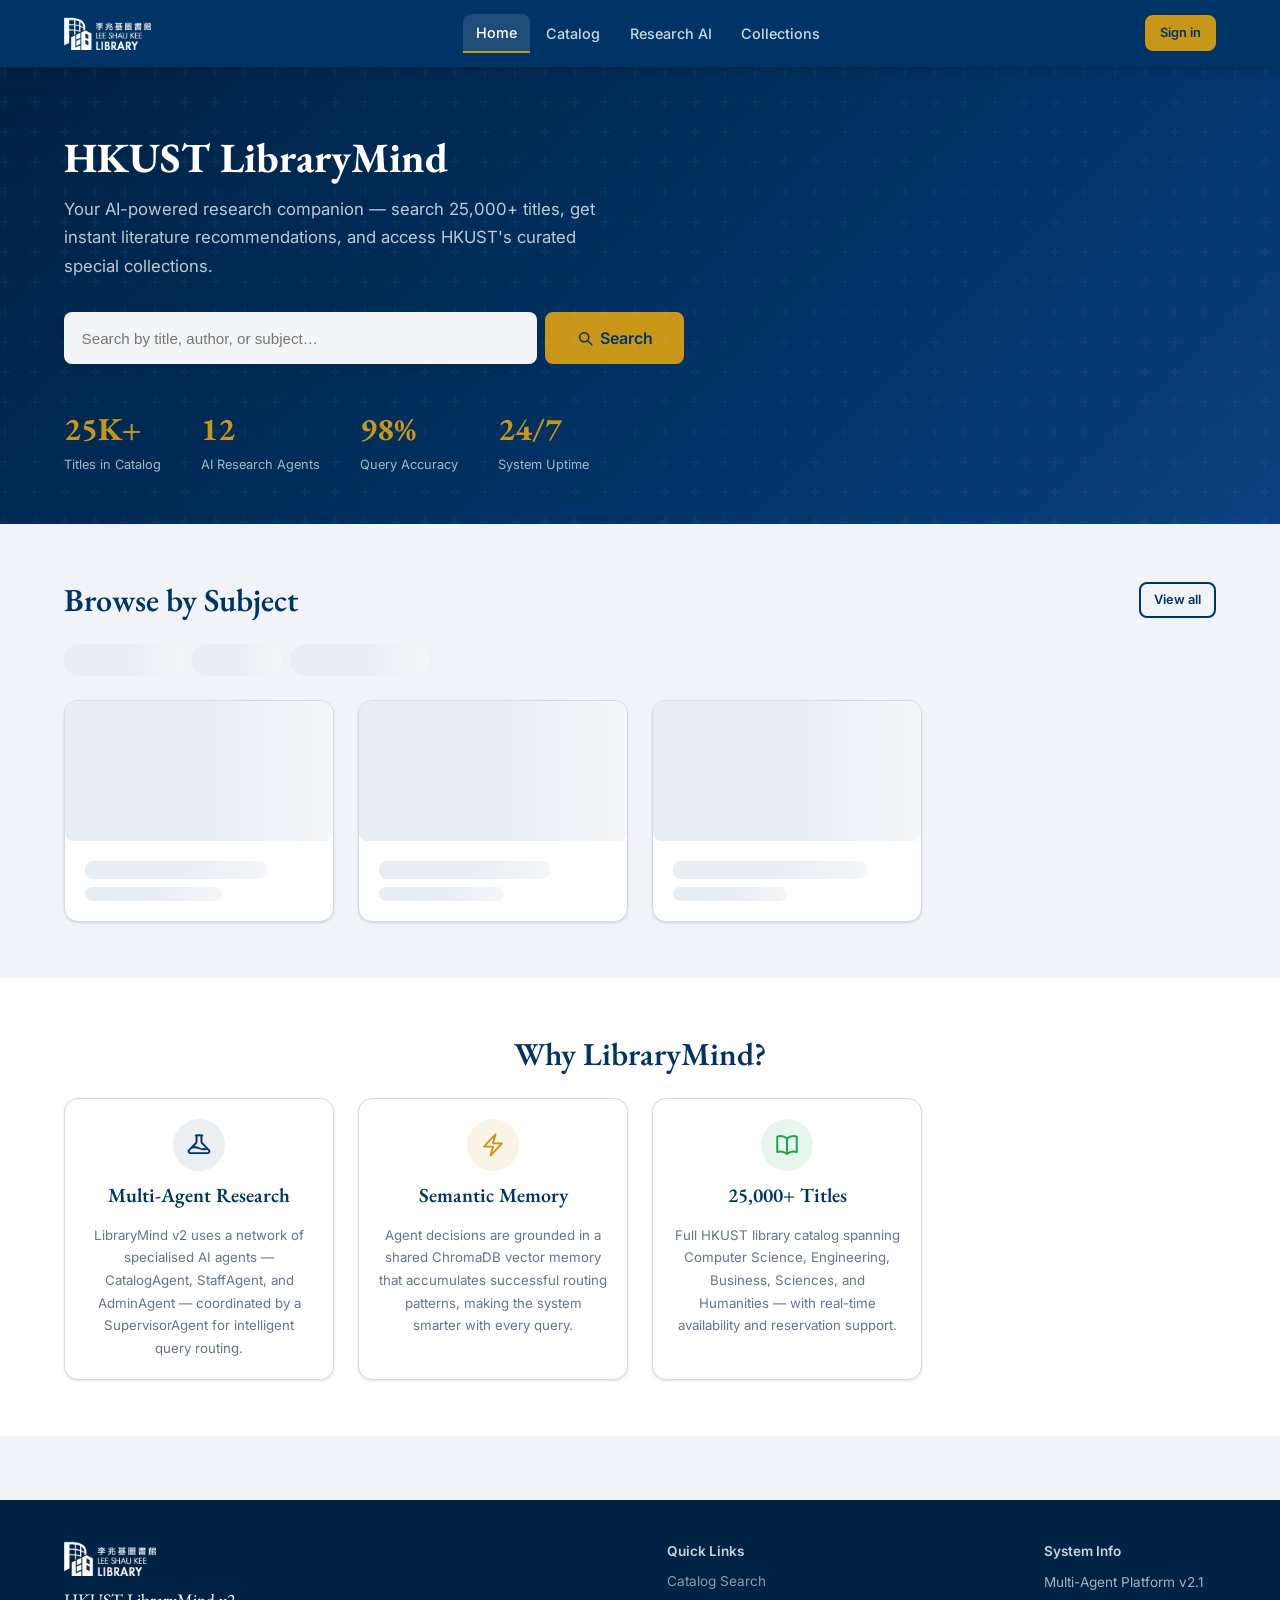
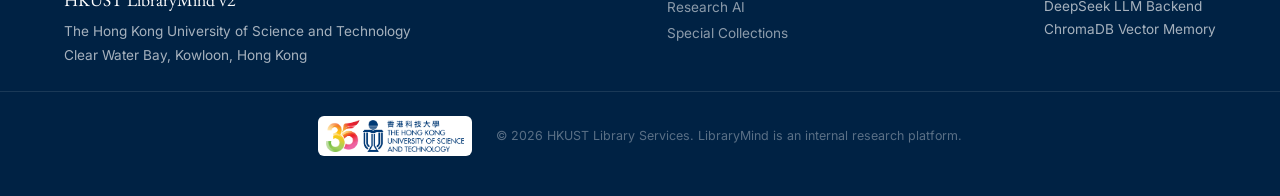
==== frontend/index.html @ 441183f6 "Prepare HKUSTLib for deployment" ====
<!DOCTYPE html>
<html lang="en">
<head>
  <meta charset="UTF-8" />
  <meta name="viewport" content="width=device-width, initial-scale=1.0" />
  <title>LibraryMind – HKUST Research Portal</title>
  <link rel="stylesheet" href="css/style.css" />

  <!--
      build: v2.1.4 | LM-188 open
      inter-agent collaboration bus not yet restricted to internal VLAN
      POST /api/agent/collaborate
  -->
</head>
<body>

<!-- ── Navbar ─────────────────────────────────────────────── -->
<nav class="navbar" role="navigation" aria-label="Main navigation">
  <div class="navbar-inner">
    <a href="index.html" class="navbar-brand" aria-label="HKUST LibraryMind home">
      <img src="assets/hkust_library_logo_transparent-bkgd-with-upper-space.png" alt="HKUST Lee Shau Kee Library" class="brand-logo" />
    </a>

    <div class="nav-links" id="nav-links" role="menubar">
      <a href="index.html"       role="menuitem">Home</a>
      <a href="search.html"      role="menuitem">Catalog</a>
      <a href="research.html"    role="menuitem">Research AI</a>
      <a href="collections.html" role="menuitem">Collections</a>
    </div>

    <div class="nav-actions">
      <div id="user-nav"></div>
      <button class="hamburger" id="hamburger-btn" aria-label="Toggle menu" aria-expanded="false">
        <svg xmlns="http://www.w3.org/2000/svg" fill="none" viewBox="0 0 24 24" stroke="currentColor">
          <path stroke-linecap="round" stroke-linejoin="round" stroke-width="2" d="M4 6h16M4 12h16M4 18h16"/>
        </svg>
      </button>
    </div>
  </div>
</nav>

<!-- ── Hero ─────────────────────────────────────────────── -->
<section class="hero">
  <div class="container">
    <h1 class="hero-title">HKUST LibraryMind</h1>
    <p class="hero-subtitle">
      Your AI-powered research companion — search 25,000+ titles, get instant
      literature recommendations, and access HKUST's curated special collections.
    </p>
    <form class="hero-search" id="hero-search-form" role="search" aria-label="Quick book search">
      <label for="hero-q" class="sr-only">Search books</label>
      <input id="hero-q" type="search" placeholder="Search by title, author, or subject…" autocomplete="off" />
      <button type="submit" class="btn btn-gold btn-lg" aria-label="Search">
        <svg width="18" height="18" fill="none" viewBox="0 0 24 24" stroke="currentColor" aria-hidden="true">
          <path stroke-linecap="round" stroke-linejoin="round" stroke-width="2"
            d="M21 21l-4.35-4.35M17 11A6 6 0 105 11a6 6 0 0012 0z"/>
        </svg>
        Search
      </button>
    </form>

    <div class="hero-stats" role="list" aria-label="Library statistics">
      <div class="stat-item" role="listitem">
        <div class="stat-num">25K+</div>
        <div class="stat-label">Titles in Catalog</div>
      </div>
      <div class="stat-item" role="listitem">
        <div class="stat-num">12</div>
        <div class="stat-label">AI Research Agents</div>
      </div>
      <div class="stat-item" role="listitem">
        <div class="stat-num">98%</div>
        <div class="stat-label">Query Accuracy</div>
      </div>
      <div class="stat-item" role="listitem">
        <div class="stat-num">24/7</div>
        <div class="stat-label">System Uptime</div>
      </div>
    </div>
  </div>
</section>

<!-- ── Featured categories ───────────────────────────────── -->
<section class="section">
  <div class="container">
    <div class="flex justify-between items-center mb-3">
      <h2>Browse by Subject</h2>
      <a href="search.html" class="btn btn-outline btn-sm">View all</a>
    </div>

    <div class="tag-strip" id="category-tags" role="list" aria-label="Subject categories">
      <div class="skeleton" style="height:32px;width:120px;border-radius:20px"></div>
      <div class="skeleton" style="height:32px;width:90px;border-radius:20px"></div>
      <div class="skeleton" style="height:32px;width:140px;border-radius:20px"></div>
    </div>

    <!-- Book grid -->
    <div class="grid-3 mt-3" id="featured-books" aria-live="polite" aria-label="Featured books">
      <!-- Skeleton placeholders -->
      <div class="card"><div class="skeleton" style="height:140px"></div><div class="card-body"><div class="skeleton mb-1" style="height:18px;width:80%"></div><div class="skeleton" style="height:14px;width:60%"></div></div></div>
      <div class="card"><div class="skeleton" style="height:140px"></div><div class="card-body"><div class="skeleton mb-1" style="height:18px;width:75%"></div><div class="skeleton" style="height:14px;width:55%"></div></div></div>
      <div class="card"><div class="skeleton" style="height:140px"></div><div class="card-body"><div class="skeleton mb-1" style="height:18px;width:85%"></div><div class="skeleton" style="height:14px;width:50%"></div></div></div>
    </div>
  </div>
</section>

<!-- ── Feature highlights ─────────────────────────────────── -->
<section class="section" style="background:var(--white)">
  <div class="container">
    <h2 class="text-center mb-3">Why LibraryMind?</h2>
    <div class="grid-3">

      <div class="card card-body" style="text-align:center">
        <div style="width:52px;height:52px;background:rgba(0,51,102,.08);border-radius:50%;display:flex;align-items:center;justify-content:center;margin:0 auto .75rem">
          <svg width="26" height="26" fill="none" viewBox="0 0 24 24" stroke="var(--navy)" aria-hidden="true">
            <path stroke-linecap="round" stroke-linejoin="round" stroke-width="1.8"
              d="M9.75 3.104v5.714a2.25 2.25 0 01-.659 1.591L5 14.5M9.75 3.104c-.251.023-.501.05-.75.082m.75-.082a24.301 24.301 0 014.5 0m0 0v5.714c0 .597.237 1.17.659 1.591L19.8 15.3M14.25 3.104c.251.023.501.05.75.082M19.8 15.3l-1.57.393A9.065 9.065 0 0112 15a9.065 9.065 0 00-6.23-.693L5 14.5m14.8.8l1.402 1.402c1 1 .03 2.798-1.414 2.798H4.213c-1.444 0-2.414-1.799-1.414-2.798L4.2 15.3"/>
          </svg>
        </div>
        <h3>Multi-Agent Research</h3>
        <p class="text-small text-muted mt-2">
          LibraryMind v2 uses a network of specialised AI agents — CatalogAgent, StaffAgent, and AdminAgent — coordinated by a SupervisorAgent for intelligent query routing.
        </p>
      </div>

      <div class="card card-body" style="text-align:center">
        <div style="width:52px;height:52px;background:rgba(200,151,26,.1);border-radius:50%;display:flex;align-items:center;justify-content:center;margin:0 auto .75rem">
          <svg width="26" height="26" fill="none" viewBox="0 0 24 24" stroke="var(--gold)" aria-hidden="true">
            <path stroke-linecap="round" stroke-linejoin="round" stroke-width="1.8"
              d="M3.75 13.5l10.5-11.25L12 10.5h8.25L9.75 21.75 12 13.5H3.75z"/>
          </svg>
        </div>
        <h3>Semantic Memory</h3>
        <p class="text-small text-muted mt-2">
          Agent decisions are grounded in a shared ChromaDB vector memory that accumulates successful routing patterns, making the system smarter with every query.
        </p>
      </div>

      <div class="card card-body" style="text-align:center">
        <div style="width:52px;height:52px;background:rgba(22,163,74,.1);border-radius:50%;display:flex;align-items:center;justify-content:center;margin:0 auto .75rem">
          <svg width="26" height="26" fill="none" viewBox="0 0 24 24" stroke="var(--success)" aria-hidden="true">
            <path stroke-linecap="round" stroke-linejoin="round" stroke-width="1.8"
              d="M12 6.042A8.967 8.967 0 006 3.75c-1.052 0-2.062.18-3 .512v14.25A8.987 8.987 0 016 18c2.305 0 4.408.867 6 2.292m0-14.25a8.966 8.966 0 016-2.292c1.052 0 2.062.18 3 .512v14.25A8.987 8.987 0 0018 18a8.967 8.967 0 00-6 2.292m0-14.25v14.25"/>
          </svg>
        </div>
        <h3>25,000+ Titles</h3>
        <p class="text-small text-muted mt-2">
          Full HKUST library catalog spanning Computer Science, Engineering, Business, Sciences, and Humanities — with real-time availability and reservation support.
        </p>
      </div>

    </div>
  </div>
</section>

<!-- ── Book detail modal ──────────────────────────────────── -->
<div class="modal-overlay" id="book-modal" role="dialog" aria-modal="true" aria-labelledby="modal-title">
  <div class="modal">
    <div class="modal-header">
      <h3 id="modal-title">Book Details</h3>
      <button class="btn btn-ghost btn-sm" onclick="closeModal()" aria-label="Close">
        <svg width="18" height="18" fill="none" viewBox="0 0 24 24" stroke="currentColor" aria-hidden="true">
          <path stroke-linecap="round" stroke-linejoin="round" stroke-width="2" d="M6 18L18 6M6 6l12 12"/>
        </svg>
      </button>
    </div>
    <div class="modal-body" id="modal-body"></div>
    <div class="modal-footer">
      <button class="btn btn-ghost btn-sm" onclick="closeModal()">Close</button>
      <button class="btn btn-primary btn-sm" id="reserve-btn" onclick="reserveBook()">Reserve</button>
    </div>
  </div>
</div>

<!-- ── Footer ─────────────────────────────────────────────── -->
<footer role="contentinfo">
  <div class="footer-inner">
    <div>
      <img src="assets/hkust_library_logo_transparent-bkgd-with-upper-space.png" alt="HKUST Lee Shau Kee Library" style="height:36px;width:auto;filter:brightness(0) invert(1);margin-bottom:.6rem;" />
      <div class="footer-brand">HKUST LibraryMind v2</div>
      <p style="margin-top:.4rem">The Hong Kong University of Science and Technology</p>
      <p>Clear Water Bay, Kowloon, Hong Kong</p>
    </div>
    <div>
      <p style="font-weight:600;color:rgba(255,255,255,.8);margin-bottom:.5rem">Quick Links</p>
      <a href="search.html" style="display:block;margin-bottom:.25rem">Catalog Search</a>
      <a href="research.html" style="display:block;margin-bottom:.25rem">Research AI</a>
      <a href="collections.html" style="display:block">Special Collections</a>
    </div>
    <div>
      <p style="font-weight:600;color:rgba(255,255,255,.8);margin-bottom:.5rem">System Info</p>
      <p>Multi-Agent Platform v2.1</p>
      <p>DeepSeek LLM Backend</p>
      <p>ChromaDB Vector Memory</p>
    </div>
  </div>
  <div style="text-align:center;margin-top:1.5rem;border-top:1px solid rgba(255,255,255,.1);padding-top:1.5rem;display:flex;align-items:center;justify-content:center;gap:1.5rem;flex-wrap:wrap;">
    <img src="assets/UST_35A.png" alt="HKUST 35th Anniversary" style="height:40px;width:auto;background:white;border-radius:6px;padding:4px 8px;" />
    <span style="color:rgba(255,255,255,.35);font-size:.78rem;">© 2026 HKUST Library Services. LibraryMind is an internal research platform.</span>
  </div>
</footer>

<div id="toast-container" role="status" aria-live="polite"></div>

<script src="js/config.js"></script>
<script src="js/main.js"></script>
<script>
  // ── Category tags ─────────────────────────────────────
  async function loadCategories() {
    const resp = await fetch(`${API_BASE}/api/categories`);
    const data = await resp.json();
    const strip = document.getElementById("category-tags");
    strip.innerHTML = "";
    data.categories.forEach(cat => {
      const tag = document.createElement("button");
      tag.className = "tag";
      tag.textContent = cat;
      tag.setAttribute("role", "listitem");
      tag.addEventListener("click", () => {
        window.location.href = `search.html?category=${encodeURIComponent(cat)}`;
      });
      strip.appendChild(tag);
    });
  }

  // ── Featured books ────────────────────────────────────
  async function loadFeatured() {
    const resp = await fetch(`${API_BASE}/api/books?q=a`);
    const data = await resp.json();
    const grid = document.getElementById("featured-books");
    const books = data.books.filter(b => b.available).slice(0, 6);
    grid.innerHTML = books.map(bookCardHTML).join("") ||
      `<p class="text-muted" style="grid-column:1/-1">No books available right now.</p>`;
  }

  // ── Hero search redirect ──────────────────────────────
  document.getElementById("hero-search-form").addEventListener("submit", e => {
    e.preventDefault();
    const q = document.getElementById("hero-q").value.trim();
    if (q) window.location.href = `search.html?q=${encodeURIComponent(q)}`;
  });

  // ── Book modal ────────────────────────────────────────
  let _currentBookId = null;
  async function openBook(id) {
    _currentBookId = id;
    const resp = await fetch(`${API_BASE}/api/books/${id}`);
    if (!resp.ok) { toast("Book not found", "error"); return; }
    const b = await resp.json();
    const avail = b.available
      ? `<span class="badge badge-green">Available — ${b.copies} cop${b.copies===1?"y":"ies"}</span>`
      : `<span class="badge badge-red">Checked Out</span>`;
    document.getElementById("modal-title").textContent = b.title;
    document.getElementById("modal-body").innerHTML = `
      <p class="text-muted text-small mb-1">${esc(b.author)} &bull; ${esc(String(b.year))}</p>
      <div class="flex gap-1 mb-2" style="flex-wrap:wrap">
        ${avail}
        <span class="badge badge-navy">${esc(b.category)}</span>
        <span class="badge badge-gray">${esc(b.location)}</span>
      </div>
      <p>${esc(b.description)}</p>
      <p class="text-small text-muted mt-2">ISBN: ${esc(b.isbn)}</p>`;
    document.getElementById("book-modal").classList.add("open");
  }

  function closeModal() {
    document.getElementById("book-modal").classList.remove("open");
    _currentBookId = null;
  }

  async function reserveBook() {
    if (!_currentBookId) return;
    const user = await getMe();
    if (!user) { toast("Please sign in to reserve books", "error"); return; }
    const resp = await fetch(`${API_BASE}/api/research`, {
      method: "POST", credentials: "include",
      headers: { "Content-Type": "application/json" },
      body: JSON.stringify({ query: "reserve book", context: { book_id: _currentBookId } }),
    });
    const data = await resp.json();
    toast(data.message || "Reservation requested!", "success");
    closeModal();
  }

  // Close modal on backdrop click
  document.getElementById("book-modal").addEventListener("click", e => {
    if (e.target === e.currentTarget) closeModal();
  });

  // ── Init ──────────────────────────────────────────────
  loadCategories();
  loadFeatured();
</script>
</body>
</html>
---- frontend/css/style.css ----
/* ================================================================
   HKUSTLib – LibraryMind v2  |  style.css
   HKUST colour palette:
     Navy   #003366   Gold  #C8971A   White  #FFFFFF
     Slate  #1E293B   Mist  #F0F4F8   Border #D1D9E6
================================================================ */

@import url('https://fonts.googleapis.com/css2?family=EB+Garamond:ital,wght@0,400;0,500;0,600;0,700;1,400&family=Inter:wght@400;500;600;700&display=swap');

/* ── Reset & base ─────────────────────────────────────────── */
*, *::before, *::after { box-sizing: border-box; margin: 0; padding: 0; }

:root {
  --navy:        #003366;
  --navy-dark:   #002244;
  --navy-light:  #0a4080;
  --gold:        #C8971A;
  --gold-light:  #e8b830;
  --white:       #FFFFFF;
  --slate:       #1E293B;
  --mist:        #F0F4F8;
  --border:      #D1D9E6;
  --text-muted:  #64748B;
  --success:     #16A34A;
  --error:       #DC2626;
  --shadow-sm:   0 1px 3px rgba(0,0,0,.08), 0 1px 2px rgba(0,0,0,.05);
  --shadow-md:   0 4px 12px rgba(0,0,0,.10);
  --shadow-lg:   0 10px 30px rgba(0,0,0,.12);
  --radius:      8px;
  --radius-lg:   14px;
  --transition:  150ms ease;
}

html { scroll-behavior: smooth; font-size: 16px; }

body {
  font-family: 'Inter', system-ui, sans-serif;
  color: var(--slate);
  background: var(--mist);
  min-height: 100dvh;
  line-height: 1.6;
}

a { color: var(--navy); text-decoration: none; transition: color var(--transition); }
a:hover { color: var(--gold); }
a:focus-visible { outline: 3px solid var(--gold); outline-offset: 3px; border-radius: 3px; }

img { max-width: 100%; display: block; }

/* ── Typography ──────────────────────────────────────────── */
h1, h2, h3, h4 {
  font-family: 'EB Garamond', Georgia, serif;
  color: var(--navy);
  line-height: 1.25;
}
h1 { font-size: clamp(1.8rem, 4vw, 2.6rem); font-weight: 700; }
h2 { font-size: clamp(1.4rem, 3vw, 2rem);   font-weight: 600; }
h3 { font-size: 1.25rem; font-weight: 600; }
h4 { font-size: 1rem;    font-weight: 600; }
p  { line-height: 1.7; }

/* ── Layout helpers ──────────────────────────────────────── */
.container { max-width: 1200px; margin: 0 auto; padding: 0 1.5rem; }
.section   { padding: 3.5rem 0; }
.grid-2    { display: grid; grid-template-columns: repeat(auto-fill, minmax(280px, 1fr)); gap: 1.5rem; }
.grid-3    { display: grid; grid-template-columns: repeat(auto-fill, minmax(240px, 1fr)); gap: 1.5rem; }

/* ── Navbar ──────────────────────────────────────────────── */
.navbar {
  background: var(--navy);
  position: sticky; top: 0; z-index: 100;
  box-shadow: 0 2px 10px rgba(0,0,0,.25);
}
.navbar-inner {
  display: flex; align-items: center; justify-content: space-between;
  padding: .85rem 1.5rem; max-width: 1200px; margin: 0 auto;
}
.navbar-brand {
  display: flex; align-items: center; gap: .75rem;
  color: var(--white); font-family: 'EB Garamond', serif;
  font-size: 1.35rem; font-weight: 700; letter-spacing: .01em;
}
.navbar-brand .brand-logo {
  height: 34px; width: auto;
  filter: brightness(0) invert(1);
}
.navbar-brand .brand-badge {
  background: var(--gold);
  color: var(--navy);
  font-family: 'Inter', sans-serif;
  font-size: .6rem; font-weight: 700;
  padding: .15rem .4rem;
  border-radius: 4px; letter-spacing: .05em; text-transform: uppercase;
}
.nav-links { display: flex; align-items: center; gap: .25rem; }
.nav-links a {
  color: rgba(255,255,255,.80);
  padding: .45rem .8rem;
  border-radius: var(--radius);
  font-size: .9rem; font-weight: 500;
  transition: background var(--transition), color var(--transition);
}
.nav-links a:hover,
.nav-links a.active { background: rgba(255,255,255,.12); color: var(--white); }
.nav-links a.active { border-bottom: 2px solid var(--gold); border-radius: var(--radius) var(--radius) 0 0; }

.nav-actions { display: flex; gap: .5rem; align-items: center; }

.hamburger {
  display: none; background: none; border: none; cursor: pointer;
  color: var(--white); padding: .4rem;
}
.hamburger svg { width: 24px; height: 24px; }

@media (max-width: 768px) {
  .nav-links { display: none; flex-direction: column; position: absolute;
    top: 100%; left: 0; right: 0; background: var(--navy-dark);
    padding: 1rem; gap: .1rem; }
  .nav-links.open { display: flex; }
  .hamburger { display: block; }
}

/* ── Buttons ─────────────────────────────────────────────── */
.btn {
  display: inline-flex; align-items: center; justify-content: center; gap: .4rem;
  padding: .55rem 1.2rem; border-radius: var(--radius);
  font-size: .9rem; font-weight: 600; font-family: 'Inter', sans-serif;
  cursor: pointer; border: 2px solid transparent;
  transition: all var(--transition);
  text-decoration: none; white-space: nowrap;
  min-height: 44px;
}
.btn:focus-visible { outline: 3px solid var(--gold); outline-offset: 3px; }
.btn:disabled { opacity: .5; cursor: not-allowed; }

.btn-primary   { background: var(--navy); color: var(--white); border-color: var(--navy); }
.btn-primary:hover   { background: var(--navy-light); border-color: var(--navy-light); color: var(--white); }

.btn-gold      { background: var(--gold); color: var(--navy); border-color: var(--gold); }
.btn-gold:hover      { background: var(--gold-light); border-color: var(--gold-light); color: var(--navy); }

.btn-outline   { background: transparent; color: var(--navy); border-color: var(--navy); }
.btn-outline:hover   { background: var(--navy); color: var(--white); }

.btn-ghost     { background: transparent; color: var(--text-muted); border-color: transparent; }
.btn-ghost:hover     { background: var(--mist); color: var(--slate); }

.btn-sm  { padding: .35rem .8rem; font-size: .8rem; min-height: 36px; }
.btn-lg  { padding: .75rem 1.8rem; font-size: 1rem; min-height: 52px; }
.btn-full { width: 100%; }

/* ── Cards ───────────────────────────────────────────────── */
.card {
  background: var(--white);
  border: 1px solid var(--border);
  border-radius: var(--radius-lg);
  box-shadow: var(--shadow-sm);
  overflow: hidden;
  transition: box-shadow var(--transition), transform var(--transition);
}
.card:hover { box-shadow: var(--shadow-md); transform: translateY(-2px); }
.card-body  { padding: 1.25rem; }
.card-header { padding: 1rem 1.25rem; border-bottom: 1px solid var(--border);
               background: var(--mist); }

/* ── Book card ───────────────────────────────────────────── */
.book-card { cursor: pointer; }
.book-card .book-cover {
  background: linear-gradient(135deg, var(--navy) 0%, var(--navy-light) 100%);
  height: 140px; display: flex; align-items: center; justify-content: center;
}
.book-card .book-cover svg { width: 48px; height: 48px; color: rgba(255,255,255,.35); }
.book-card .book-title {
  font-family: 'EB Garamond', serif;
  font-size: 1rem; font-weight: 600; color: var(--navy);
  margin-bottom: .25rem;
  display: -webkit-box; -webkit-line-clamp: 2; -webkit-box-orient: vertical;
  overflow: hidden;
}
.book-card .book-author  { font-size: .82rem; color: var(--text-muted); margin-bottom: .5rem; }
.book-card .book-meta    { display: flex; gap: .5rem; flex-wrap: wrap; align-items: center; }

/* ── Badges ──────────────────────────────────────────────── */
.badge {
  display: inline-flex; align-items: center;
  padding: .2rem .55rem; border-radius: 20px;
  font-size: .72rem; font-weight: 600; letter-spacing: .02em;
}
.badge-navy    { background: rgba(0,51,102,.1);  color: var(--navy); }
.badge-gold    { background: rgba(200,151,26,.15); color: #9a6e00; }
.badge-green   { background: rgba(22,163,74,.12);  color: #166534; }
.badge-red     { background: rgba(220,38,38,.12);  color: #991b1b; }
.badge-gray    { background: rgba(100,116,139,.1);  color: var(--text-muted); }

/* ── Hero section ────────────────────────────────────────── */
.hero {
  background: linear-gradient(135deg, var(--navy-dark) 0%, var(--navy) 60%, var(--navy-light) 100%);
  color: var(--white); padding: 4rem 0 3rem;
  position: relative; overflow: hidden;
}
.hero::before {
  content: ''; position: absolute; inset: 0;
  background: url("data:image/svg+xml,%3Csvg width='60' height='60' viewBox='0 0 60 60' xmlns='http://www.w3.org/2000/svg'%3E%3Cg fill='none' fill-rule='evenodd'%3E%3Cg fill='%23ffffff' fill-opacity='0.03'%3E%3Cpath d='M36 34v-4h-2v4h-4v2h4v4h2v-4h4v-2h-4zm0-30V0h-2v4h-4v2h4v4h2V6h4V4h-4zM6 34v-4H4v4H0v2h4v4h2v-4h4v-2H6zM6 4V0H4v4H0v2h4v4h2V6h4V4H6z'/%3E%3C/g%3E%3C/g%3E%3C/svg%3E");
}
.hero-title   { color: var(--white); margin-bottom: .75rem; }
.hero-subtitle { color: rgba(255,255,255,.75); font-size: 1.05rem; margin-bottom: 2rem; max-width: 560px; }
.hero-search  { display: flex; gap: .5rem; max-width: 620px; }
.hero-search input {
  flex: 1; padding: .8rem 1.1rem; border: none;
  border-radius: var(--radius); font-size: .95rem;
  background: rgba(255,255,255,.95);
  color: var(--slate); box-shadow: var(--shadow-md);
}
.hero-search input:focus { outline: 3px solid var(--gold); }
.hero-stats { display: flex; gap: 2.5rem; margin-top: 2.5rem; }
.stat-item .stat-num {
  font-family: 'EB Garamond', serif;
  font-size: 2rem; font-weight: 700; color: var(--gold);
}
.stat-item .stat-label { font-size: .8rem; color: rgba(255,255,255,.65); }

/* ── Search / filter bar ─────────────────────────────────── */
.search-bar {
  display: flex; gap: .75rem; align-items: center;
  flex-wrap: wrap; background: var(--white);
  border: 1px solid var(--border); border-radius: var(--radius-lg);
  padding: 1rem 1.25rem; box-shadow: var(--shadow-sm);
}
.search-bar input, .search-bar select {
  flex: 1; min-width: 180px; padding: .55rem .9rem;
  border: 1px solid var(--border); border-radius: var(--radius);
  font-size: .9rem; color: var(--slate); background: var(--mist);
  transition: border-color var(--transition);
}
.search-bar input:focus, .search-bar select:focus {
  outline: none; border-color: var(--navy); background: var(--white);
}

/* ── Chat / research assistant ───────────────────────────── */
.chat-window {
  background: var(--white); border: 1px solid var(--border);
  border-radius: var(--radius-lg); box-shadow: var(--shadow-sm);
  display: flex; flex-direction: column; height: 520px;
}
.chat-messages { flex: 1; overflow-y: auto; padding: 1.25rem; display: flex; flex-direction: column; gap: .85rem; }
.chat-messages::-webkit-scrollbar { width: 5px; }
.chat-messages::-webkit-scrollbar-thumb { background: var(--border); border-radius: 99px; }

.msg { display: flex; gap: .65rem; align-items: flex-start; max-width: 85%; }
.msg.user { align-self: flex-end; flex-direction: row-reverse; }
.msg-avatar {
  width: 34px; height: 34px; border-radius: 50%; flex-shrink: 0;
  display: flex; align-items: center; justify-content: center;
  font-size: .75rem; font-weight: 700;
}
.msg.bot .msg-avatar   { background: var(--navy); color: var(--white); }
.msg.user .msg-avatar  { background: var(--gold); color: var(--navy); }
.msg-bubble {
  padding: .65rem .95rem; border-radius: 12px;
  font-size: .88rem; line-height: 1.5;
}
.msg.bot  .msg-bubble { background: var(--mist); color: var(--slate); border-radius: 4px 12px 12px 12px; }
.msg.user .msg-bubble { background: var(--navy); color: var(--white); border-radius: 12px 4px 12px 12px; }

.chat-input-row {
  border-top: 1px solid var(--border); padding: .85rem 1rem;
  display: flex; gap: .5rem;
}
.chat-input-row input {
  flex: 1; padding: .6rem .9rem; border: 1px solid var(--border);
  border-radius: var(--radius); font-size: .9rem; color: var(--slate);
}
.chat-input-row input:focus { outline: none; border-color: var(--navy); }

/* ── Forms ───────────────────────────────────────────────── */
.form-group { display: flex; flex-direction: column; gap: .35rem; margin-bottom: 1rem; }
.form-label { font-size: .85rem; font-weight: 600; color: var(--slate); }
.form-input {
  padding: .65rem .9rem; border: 1px solid var(--border);
  border-radius: var(--radius); font-size: .9rem; color: var(--slate);
  transition: border-color var(--transition); background: var(--white);
  min-height: 44px;
}
.form-input:focus { outline: none; border-color: var(--navy); box-shadow: 0 0 0 3px rgba(0,51,102,.08); }
.form-input.error { border-color: var(--error); }
.form-hint  { font-size: .78rem; color: var(--text-muted); }
.form-error { font-size: .78rem; color: var(--error); font-weight: 500; }

/* ── Toast ───────────────────────────────────────────────── */
#toast-container { position: fixed; bottom: 1.5rem; right: 1.5rem; z-index: 9999; display: flex; flex-direction: column; gap: .5rem; }
.toast {
  background: var(--slate); color: var(--white);
  padding: .75rem 1.1rem; border-radius: var(--radius);
  font-size: .85rem; box-shadow: var(--shadow-lg);
  animation: slideIn .2s ease; max-width: 300px;
}
.toast.success { background: var(--success); }
.toast.error   { background: var(--error); }
@keyframes slideIn { from { transform: translateX(100%); opacity: 0; } to { transform: none; opacity: 1; } }

/* ── Skeleton loader ─────────────────────────────────────── */
.skeleton {
  background: linear-gradient(90deg, #e8edf2 25%, #f4f6f9 50%, #e8edf2 75%);
  background-size: 200% 100%;
  animation: shimmer 1.4s infinite;
  border-radius: var(--radius);
}
@keyframes shimmer { 0% { background-position: 200% 0; } 100% { background-position: -200% 0; } }

/* ── Page header strip ───────────────────────────────────── */
.page-header {
  background: linear-gradient(90deg, var(--navy-dark), var(--navy));
  color: var(--white); padding: 2.5rem 0 2rem;
}
.page-header h1 { color: var(--white); }
.page-header p  { color: rgba(255,255,255,.7); margin-top: .4rem; }

/* ── Tag strip ───────────────────────────────────────────── */
.tag-strip { display: flex; gap: .5rem; flex-wrap: wrap; margin: .75rem 0; }
.tag {
  padding: .25rem .65rem; border-radius: 20px;
  font-size: .75rem; font-weight: 500;
  background: rgba(0,51,102,.08); color: var(--navy);
  cursor: pointer; border: 1px solid transparent;
  transition: all var(--transition);
}
.tag:hover, .tag.active { background: var(--navy); color: var(--white); }

/* ── Footer ──────────────────────────────────────────────── */
footer {
  background: var(--navy-dark); color: rgba(255,255,255,.65);
  padding: 2.5rem 0; margin-top: 4rem; font-size: .85rem;
}
footer .footer-inner {
  max-width: 1200px; margin: 0 auto; padding: 0 1.5rem;
  display: flex; flex-wrap: wrap; gap: 2rem; justify-content: space-between;
}
footer .footer-brand { color: var(--white); font-family: 'EB Garamond', serif; font-size: 1.1rem; }
footer a { color: rgba(255,255,255,.55); }
footer a:hover { color: var(--gold); }

/* ── Utilities ───────────────────────────────────────────── */
.text-muted  { color: var(--text-muted); }
.text-navy   { color: var(--navy); }
.text-gold   { color: var(--gold); }
.text-center { text-align: center; }
.text-small  { font-size: .83rem; }
.mb-0 { margin-bottom: 0; }
.mb-1 { margin-bottom: .5rem; }
.mb-2 { margin-bottom: 1rem; }
.mb-3 { margin-bottom: 1.5rem; }
.mt-2 { margin-top: 1rem; }
.mt-3 { margin-top: 1.5rem; }
.flex { display: flex; }
.gap-1 { gap: .5rem; }
.gap-2 { gap: 1rem; }
.items-center { align-items: center; }
.justify-between { justify-content: space-between; }
.w-full { width: 100%; }
.sr-only { position: absolute; width: 1px; height: 1px; overflow: hidden; clip: rect(0,0,0,0); }

/* ── Spinner ─────────────────────────────────────────────── */
.spinner {
  width: 20px; height: 20px;
  border: 2px solid rgba(255,255,255,.3);
  border-top-color: currentColor;
  border-radius: 50%; animation: spin .7s linear infinite;
}
@keyframes spin { to { transform: rotate(360deg); } }

/* ── Collections page ────────────────────────────────────── */
.collection-card {
  background: var(--white); border: 1px solid var(--border);
  border-radius: var(--radius-lg); overflow: hidden;
  box-shadow: var(--shadow-sm); transition: box-shadow var(--transition);
}
.collection-card:hover { box-shadow: var(--shadow-md); }
.collection-cover {
  height: 120px;
  display: flex; align-items: center; justify-content: center;
}
.collection-cover svg { width: 42px; height: 42px; opacity: .8; }

/* ── Modal ───────────────────────────────────────────────── */
.modal-overlay {
  display: none; position: fixed; inset: 0;
  background: rgba(0,0,0,.45); z-index: 500;
  align-items: center; justify-content: center; padding: 1rem;
}
.modal-overlay.open { display: flex; }
.modal {
  background: var(--white); border-radius: var(--radius-lg);
  box-shadow: var(--shadow-lg); max-width: 520px; width: 100%;
  max-height: 90dvh; overflow-y: auto;
}
.modal-header {
  display: flex; align-items: center; justify-content: space-between;
  padding: 1.1rem 1.4rem; border-bottom: 1px solid var(--border);
}
.modal-body   { padding: 1.4rem; }
.modal-footer { padding: 1rem 1.4rem; border-top: 1px solid var(--border);
                display: flex; gap: .5rem; justify-content: flex-end; }

/* ── Responsive adjustments ──────────────────────────────── */
@media (max-width: 640px) {
  .hero-stats { gap: 1.5rem; }
  .hero-search { flex-direction: column; }
  .chat-window { height: 420px; }
  .section { padding: 2.5rem 0; }
}
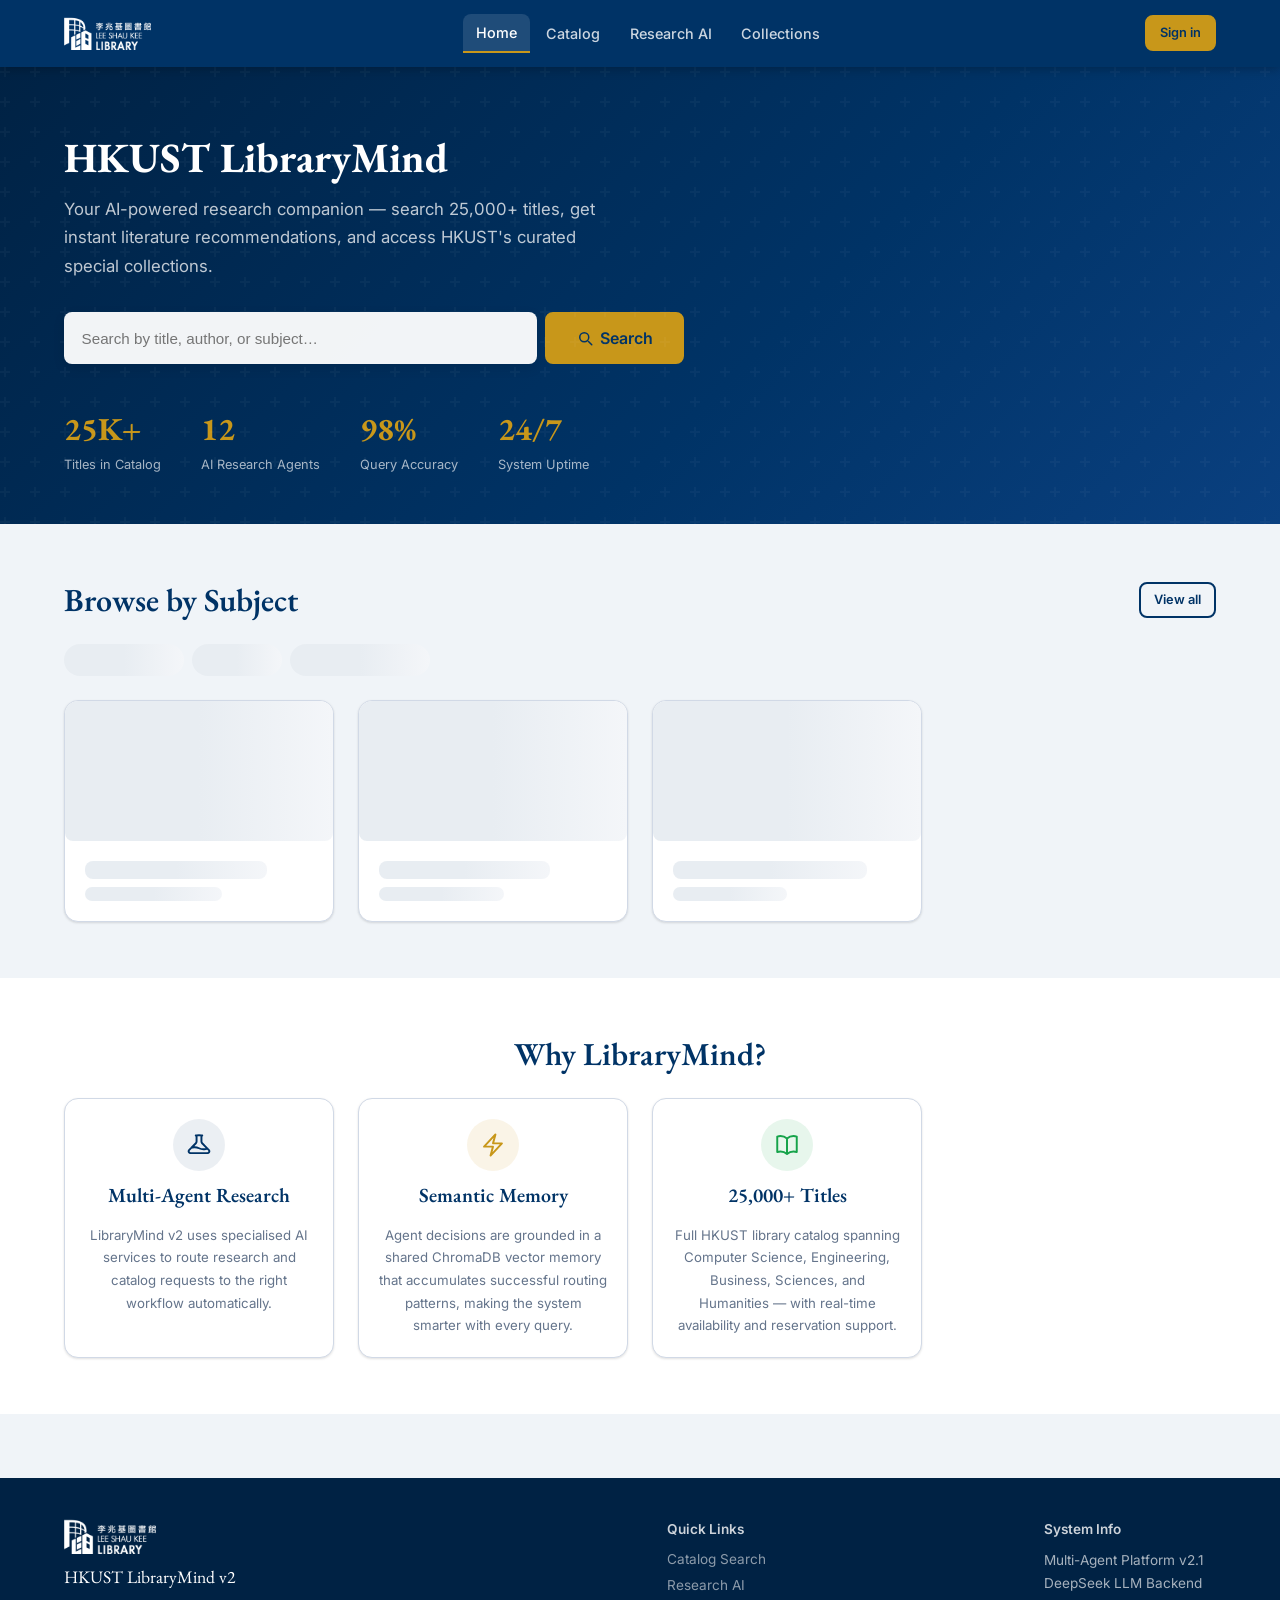
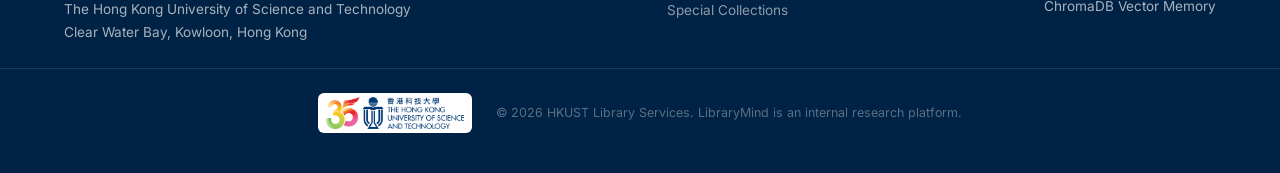
==== commit 87c65a82: "Update deployment and backend config" ====
--- a/frontend/index.html
+++ b/frontend/index.html
@@ -119,7 +119,7 @@
         </div>
         <h3>Multi-Agent Research</h3>
         <p class="text-small text-muted mt-2">
-          LibraryMind v2 uses a network of specialised AI agents — CatalogAgent, StaffAgent, and AdminAgent — coordinated by a SupervisorAgent for intelligent query routing.
+          LibraryMind v2 uses specialised AI services to route research and catalog requests to the right workflow automatically.
         </p>
       </div>
 
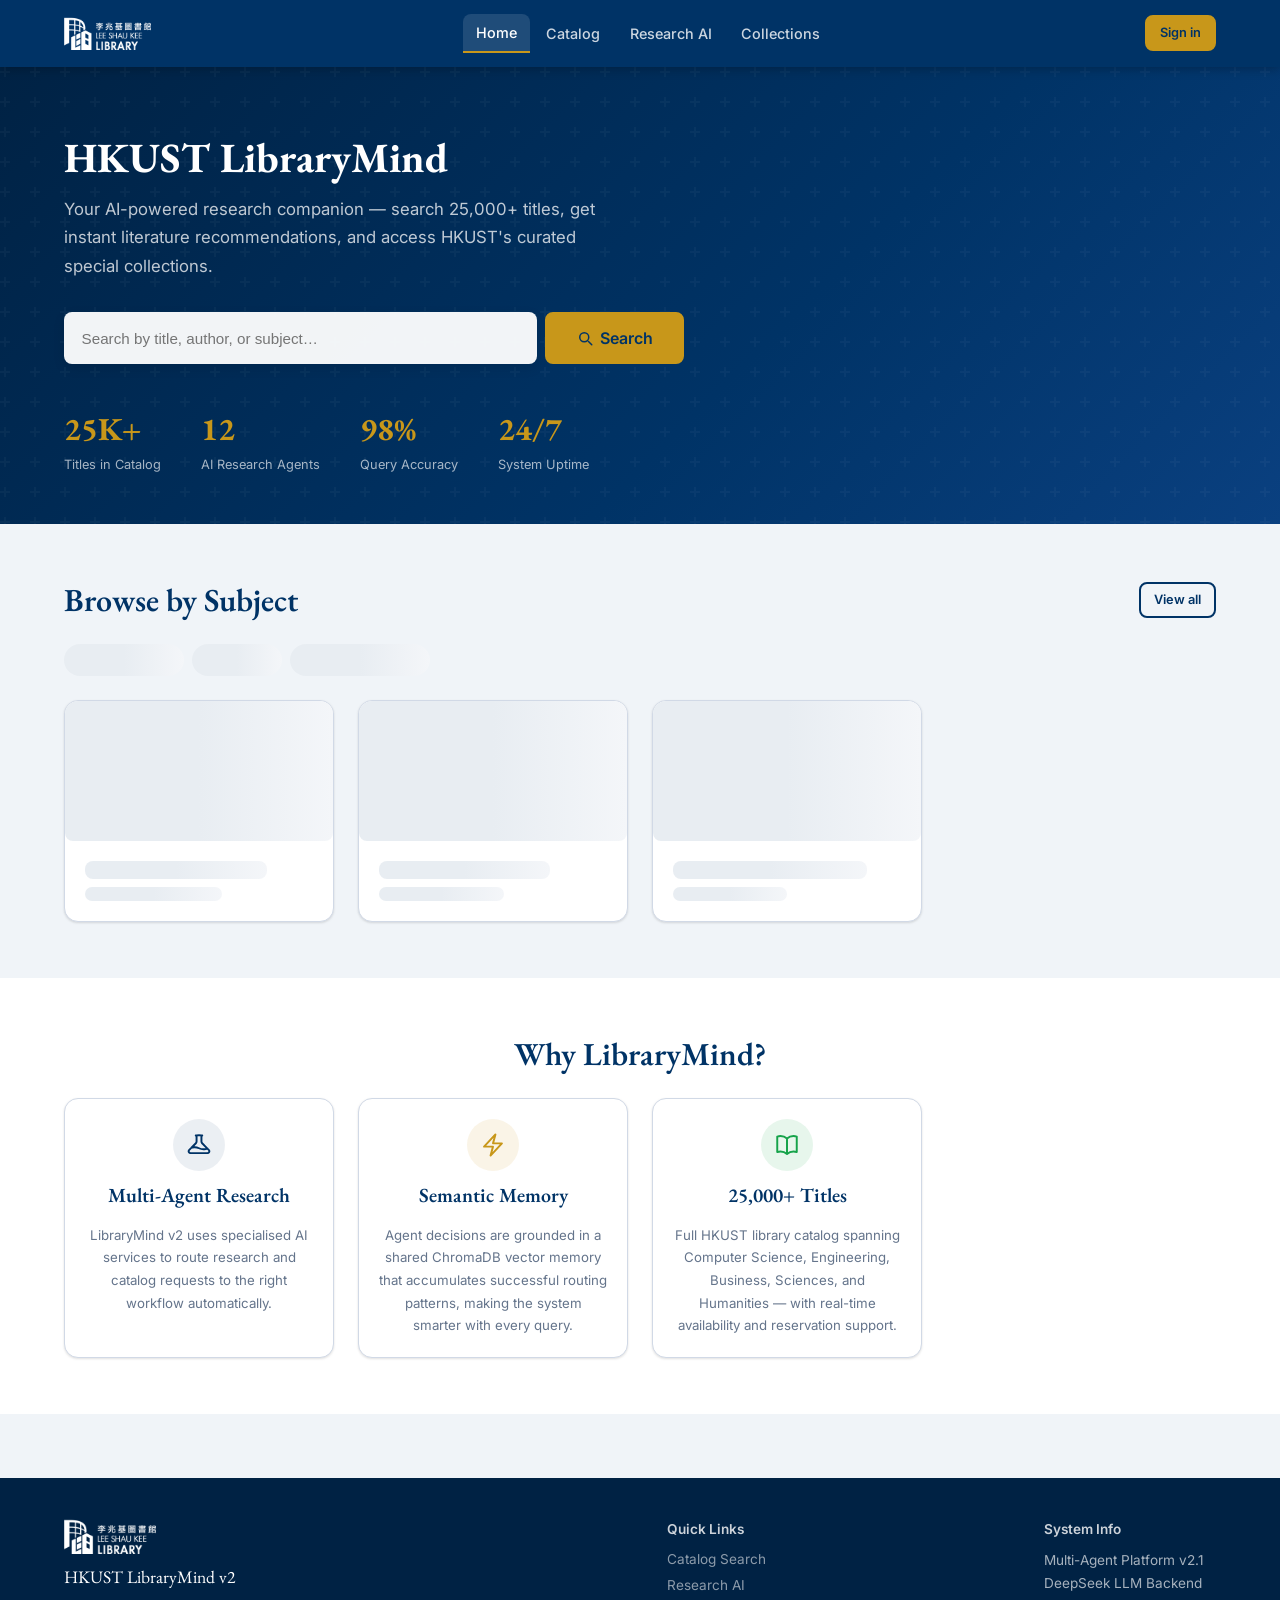
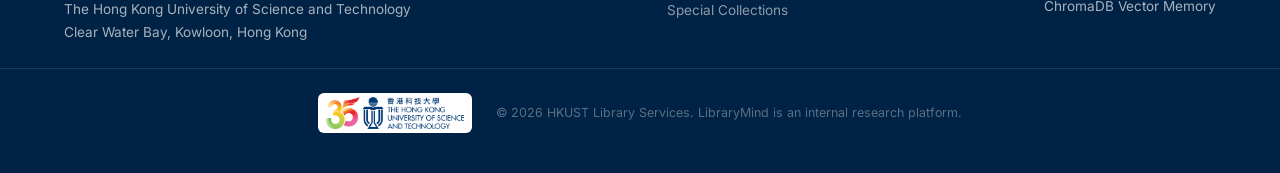
==== commit ed5e4fec: "Update deployment and backend config" ====
--- a/frontend/index.html
+++ b/frontend/index.html
@@ -4,7 +4,7 @@
   <meta charset="UTF-8" />
   <meta name="viewport" content="width=device-width, initial-scale=1.0" />
   <title>LibraryMind – HKUST Research Portal</title>
-  <link rel="stylesheet" href="css/style.css" />
+  <link rel="stylesheet" href="css/style.css?v=20260508" />
 
   <!--
       build: v2.1.4 | LM-188 open
@@ -47,9 +47,9 @@
       Your AI-powered research companion — search 25,000+ titles, get instant
       literature recommendations, and access HKUST's curated special collections.
     </p>
-    <form class="hero-search" id="hero-search-form" role="search" aria-label="Quick book search">
+    <form class="hero-search" id="hero-search-form" role="search" aria-label="Quick book search" action="search.html" method="GET">
       <label for="hero-q" class="sr-only">Search books</label>
-      <input id="hero-q" type="search" placeholder="Search by title, author, or subject…" autocomplete="off" />
+      <input id="hero-q" name="q" type="search" placeholder="Search by title, author, or subject…" autocomplete="off" />
       <button type="submit" class="btn btn-gold btn-lg" aria-label="Search">
         <svg width="18" height="18" fill="none" viewBox="0 0 24 24" stroke="currentColor" aria-hidden="true">
           <path stroke-linecap="round" stroke-linejoin="round" stroke-width="2"
@@ -202,7 +202,7 @@
 
 <div id="toast-container" role="status" aria-live="polite"></div>
 
-<script src="js/config.js"></script>
+<script src="js/config.js?v=20260508"></script>
 <script src="js/main.js"></script>
 <script>
   // ── Category tags ─────────────────────────────────────
@@ -234,6 +234,27 @@
   }
 
   // ── Hero search redirect ──────────────────────────────
+  const heroSection = document.querySelector(".hero");
+  const heroSearchInput = document.getElementById("hero-q");
+
+  heroSection?.addEventListener("pointerdown", e => {
+    if (!heroSearchInput) return;
+    const rect = heroSearchInput.getBoundingClientRect();
+    const withinInput = (
+      e.clientX >= rect.left &&
+      e.clientX <= rect.right &&
+      e.clientY >= rect.top &&
+      e.clientY <= rect.bottom
+    );
+    if (!withinInput) return;
+
+    requestAnimationFrame(() => {
+      heroSearchInput.focus();
+      const cursor = heroSearchInput.value.length;
+      heroSearchInput.setSelectionRange(cursor, cursor);
+    });
+  });
+
   document.getElementById("hero-search-form").addEventListener("submit", e => {
     e.preventDefault();
     const q = document.getElementById("hero-q").value.trim();
--- a/frontend/css/style.css
+++ b/frontend/css/style.css
@@ -197,10 +197,20 @@
   background: linear-gradient(135deg, var(--navy-dark) 0%, var(--navy) 60%, var(--navy-light) 100%);
   color: var(--white); padding: 4rem 0 3rem;
   position: relative; overflow: hidden;
+  pointer-events: none;
+}
+.hero .container {
+  position: relative;
+  z-index: 1;
+}
+.hero .container,
+.hero .container * {
+  pointer-events: auto;
 }
 .hero::before {
   content: ''; position: absolute; inset: 0;
   background: url("data:image/svg+xml,%3Csvg width='60' height='60' viewBox='0 0 60 60' xmlns='http://www.w3.org/2000/svg'%3E%3Cg fill='none' fill-rule='evenodd'%3E%3Cg fill='%23ffffff' fill-opacity='0.03'%3E%3Cpath d='M36 34v-4h-2v4h-4v2h4v4h2v-4h4v-2h-4zm0-30V0h-2v4h-4v2h4v4h2V6h4V4h-4zM6 34v-4H4v4H0v2h4v4h2v-4h4v-2H6zM6 4V0H4v4H0v2h4v4h2V6h4V4H6z'/%3E%3C/g%3E%3C/g%3E%3C/svg%3E");
+  pointer-events: none;
 }
 .hero-title   { color: var(--white); margin-bottom: .75rem; }
 .hero-subtitle { color: rgba(255,255,255,.75); font-size: 1.05rem; margin-bottom: 2rem; max-width: 560px; }
